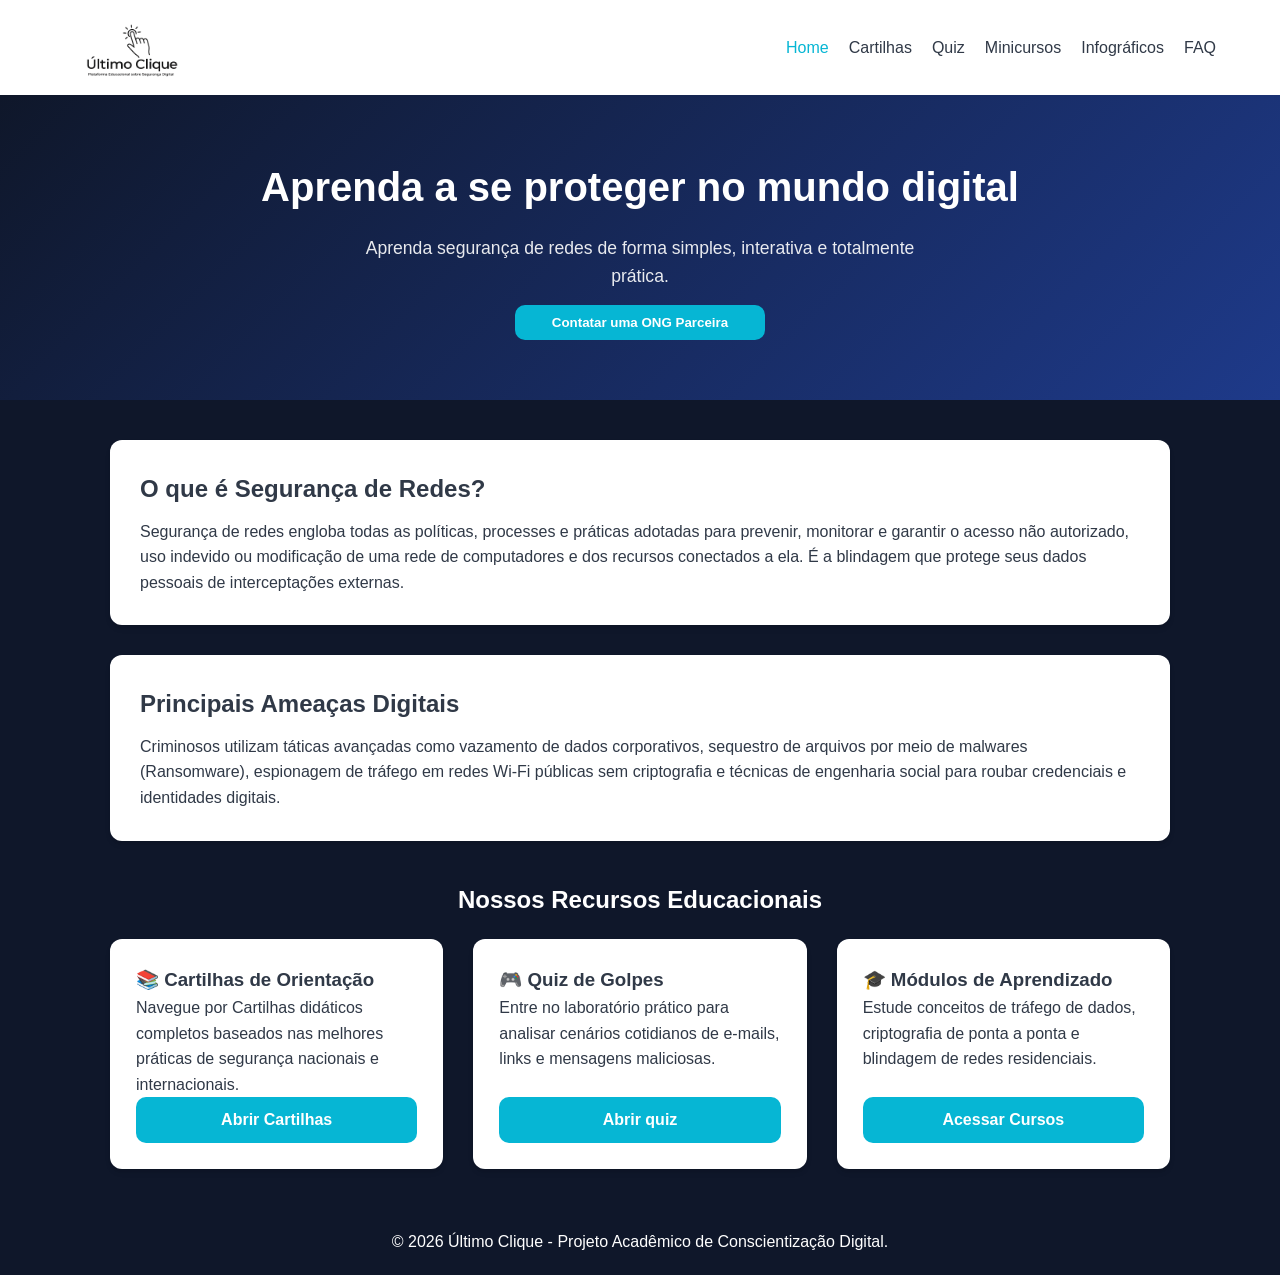
==== src/pages/index.html @ b06f98b2 "Publicação inicial do site" ====
<!DOCTYPE html>
<html lang="pt-BR">
<head>
    <meta charset="UTF-8">
    <meta name="viewport" content="width=device-width, initial-scale=1.0">
    <title>Último Clique - Home</title>
    <link rel="stylesheet" href="../css/style.css">
</head>
<body>
    <header>
        <div class="logo">
            <a href="index.html">
                <img src="../assets/img/logo.png" alt="Logotipo Último Clique" class="logo-img">
            </a>
        </div>
        <nav>
            <ul>
                <li><a href="index.html" class="active">Home</a></li>
                <li><a href="cartilhas.html">Cartilhas</a></li>
                <li><a href="quiz.html">Quiz</a></li>
                <li><a href="minicursos.html">Minicursos</a></li>
                <li><a href="infograficos.html">Infográficos</a></li>
                <li><a href="faq.html">FAQ</a></li>
            </ul>
        </nav>
    </header>

    <section class="hero">
        <h1>Aprenda a se proteger no mundo digital</h1>
        <p>Aprenda segurança de redes de forma simples, interativa e totalmente prática.</p>
        <button class="btn" id="btnOng" style="max-width:250px; margin-top:15px;">Contatar uma ONG Parceira</button>
    </section>

    <main class="container">
        <div class="info-section">
            <h2>O que é Segurança de Redes?</h2>
            <p style="margin-top:10px;">Segurança de redes engloba todas as políticas, processes e práticas adotadas para prevenir, monitorar e garantir o acesso não autorizado, uso indevido ou modificação de uma rede de computadores e dos recursos conectados a ela. É a blindagem que protege seus dados pessoais de interceptações externas.</p>
        </div>

        <div class="info-section">
            <h2>Principais Ameaças Digitais</h2>
            <p style="margin-top:10px;">Criminosos utilizam táticas avançadas como vazamento de dados corporativos, sequestro de arquivos por meio de malwares (Ransomware), espionagem de tráfego em redes Wi-Fi públicas sem criptografia e técnicas de engenharia social para roubar credenciais e identidades digitais.</p>
        </div>

        <h2 style="text-align:center; margin: 40px 0 20px 0;" class="titulo">Nossos Recursos Educacionais</h2>
        
        <div class="grid">
            <div class="card">
                <h3>📚 Cartilhas de Orientação</h3>
                <p>Navegue por Cartilhas didáticos completos baseados nas melhores práticas de segurança nacionais e internacionais.</p>
                <a href="cartilhas.html" class="btn">Abrir Cartilhas</a>
            </div>
            
            <div class="card">
                <h3>🎮 Quiz de Golpes</h3>
                <p>Entre no laboratório prático para analisar cenários cotidianos de e-mails, links e mensagens maliciosas.</p>
                <a href="quiz.html" class="btn">Abrir quiz</a>
            </div>
            
            <div class="card">
                <h3>🎓 Módulos de Aprendizado</h3>
                <p>Estude conceitos de tráfego de dados, criptografia de ponta a ponta e blindagem de redes residenciais.</p>
                <a href="minicursos.html" class="btn">Acessar Cursos</a>
            </div>
        </div>
    </main>

    <div class="modal" id="ongModal">
        <div class="modal-content">
            <h3>Suporte Specialized</h3>
            <p style="margin:15px 0;">Caso precise reportar alguma infração cibernética ou precise de suporte, entre em contato através do e-mail de apoio institucional de nossa organização parceira:</p>
            <p style="font-weight:bold; color:var(--accent-color); font-size: 1.1rem;">ajuda@ongparceira.org</p>
            <button class="btn" id="closeOng" style="max-width:150px; margin-top:15px;">Fechar</button>
        </div>
    </div>

    <footer>
        <p>&copy; 2026 Último Clique - Projeto Acadêmico de Conscientização Digital.</p>
    </footer>

    <script src="../js/script.js"></script>
</body>
</html>
---- src/css/style.css ----
/* --- CONFIGURAÇÕES GERAIS --- */
* {
    margin: 0;
    padding: 0;
    box-sizing: border-box;
    font-family: 'Segoe UI', Tahoma, Geneva, Verdana, sans-serif;
}

:root {
    --primary-color: #0f172a;   /* Azul Marinho Confiança */
    --accent-color: #06b6d4;     /* Destaques e Links */
    --accent-hover: #1d4ed8;
    --success-color: #10b981;    /* Verde Segurança */
    --bg-light: #0f172a;         /* Branco/Cinza Claro Limpeza */
    --text-dark: #303947;
    --title: white;
    --subtitle: #b3c2d8;
    --danger-color: #ef4444;
    --card-shadow: 0 4px 6px -1px rgba(0, 0, 0, 0.1), 0 2px 4px -1px rgba(0, 0, 0, 0.06);
}

body {
    background-color: var(--bg-light);
    color: var(--text-dark);
    line-height: 1.6;
    display: flex;
    flex-direction: column;
    min-height: 100vh;
}

/* --- CABEÇALHO --- */
header {
    background-color: white;
    padding: 0 5%;              
    height: 95px;               /* Deixa o header fixo numa altura bonita */
    display: flex;
    justify-content: space-between;
    align-items: center;
    box-shadow: 0 2px 4px rgba(0,0,0,0.05);
    position: sticky;
    top: 0;
    z-index: 100;
}

.logo {
    display: flex;
    align-items: center;
    justify-content: center;
    width: 150px;               /* Cria uma "caixa" com largura fixa para a logo */
    height: 90px;               /* Mesma altura do header */
    overflow: visible;          /* Permite que o desenho da logo se espalhe além do corte invisível */
}

.logo a {
    text-decoration: none;
    display: flex;
    align-items: center;
    justify-content: center;
    width: 100%;
    height: 100%;
}

.logo img {
    height: 160px;              /* Mantém o tamanho grande que sua professora pediu */
    width: auto;
    object-fit: contain;
    display: block;
    margin-left: -15px;         /* Remove o excesso invisível do lado esquerdo */
    
    /* ADICIONE ESTA LINHA PARA CENTRALIZAR VERTICALMENTE: */
    margin-top: 20px;           /* Empurra a logo um pouco para baixo. Ajuste esse valor se precisar de mais ou menos */
}

nav ul {
    display: flex;
    list-style: none;
    gap: 20px;
}

nav a {
    text-decoration: none;
    color: var(--text-dark);
    font-weight: 500;
    transition: color 0.3s;
}

nav a:hover, nav a.active {
    color: var(--accent-color);
}

/* --- HERO BANNER --- */
.hero {
    background: linear-gradient(135deg, #0f172a 0%, #1e3a8a 100%);
    color:var(--title);
    padding: 60px 5%;
    text-align: center;
}

.hero h1 { font-size: 2.5rem; margin-bottom: 15px; color: var(--title);}
.hero p { font-size: 1.1rem; max-width: 600px; margin: 0 auto; opacity: 0.9; color: var(--title);}

/* --- CONTEXTO HOME --- */
.info-section {
    background: white;
    padding: 30px;
    border-radius: 12px;
    box-shadow: var(--card-shadow);
    margin-bottom: 30px;
}

/* --- CONTAINER E CARDS --- */
.container {
    max-width: 1100px;
    margin: 40px auto;
    padding: 0 20px;
    flex: 1;
    width: 100%;
}

.grid {
    display: grid;
    grid-template-columns: repeat(auto-fit, minmax(300px, 1fr));
    gap: 30px;
}

.card {
    background: white;
    border-radius: 12px;
    padding: 25px;
    box-shadow: var(--card-shadow);
    display: flex;
    flex-direction: column;
    justify-content: space-between;
    transition: transform 0.2s, border-color 0.3s;
}

.card h2 {
    font-size: 1.3rem;
    color: var(--primary-color);
    margin-bottom: 10px;
}

.card:hover {
    transform: translateY(-2px);
}

.card.concluido {
    border-left: 6px solid var(--success-color);
    background-color: #f0fdf4;
}

/* --- CONTÊNDOR DE VÍDEO (MINICURSOS) --- */
.video-wrapper {
    position: relative;
    padding-bottom: 56.25%; /* Proporção 16:9 */
    height: 0;
    overflow: hidden;
    border-radius: 8px;
    background: #000;
    margin-bottom: 15px;
}

.video-wrapper iframe {
    position: absolute;
    top: 0;
    left: 0;
    width: 100%;
    height: 100%;
    border: 0;
}

/* --- BOTÕES --- */
.btn {
    background-color: var(--accent-color);
    color: white;
    padding: 10px 20px;
    border: none;
    border-radius: 6px;
    font-weight: 600;
    cursor: pointer;
    text-align: center;
    text-decoration: none;
    transition: background 0.2s;
    display: inline-block;
    width: 100%;
    margin-top: auto; /* Garante alinhamento do botão no fim do card */
}

.btn:hover { background-color: var(--accent-hover); }
.btn-secondary { background-color: #cbd5e1; color: #1e293b; }
.btn-secondary:hover { background-color: #b4f4d2; }

.btn-check.feito {
    background-color: var(--success-color);
}

/* --- CONTEÚDO EXPANSÍVEL DOS MINICURSOS --- */
.curso-conteudo {
    margin-top: 15px;
    padding-top: 15px;
    border-top: 1px dashed #e2e8f0;
    display: none;
}

.curso-conteudo.ativo {
    display: block;
}

/* --- BARRA DE PROGRESSO --- */
.progress-container {
    background: #e2e8f0;
    border-radius: 10px;
    height: 16px;
    width: 100%;
    margin-bottom: 25px;
    overflow: hidden;
}

.progress-bar {
    background: linear-gradient(90deg, #10b981 0%, #059669 100%);
    width: 0%;
    height: 100%;
    transition: width 0.5s ease-in-out;
}

/* --- SIMULADOR DE GOLPES (QUIZ) --- */
.quiz-box {
    background: white;
    padding: 30px;
    border-radius: 12px;
    box-shadow: var(--card-shadow);
}

.options-container {
    margin: 20px 0;
    display: flex;
    flex-direction: column;
    gap: 10px;
}

.option-btn {
    padding: 15px;
    border: 2px solid #e2e8f0;
    border-radius: 8px;
    background: white;
    cursor: pointer;
    text-align: left;
    font-size: 1rem;
    transition: all 0.2s;
}

.option-btn:hover { border-color: var(--accent-color); background: #f8fafc; }
.correct { background-color: #d1fae5 !important; border-color: var(--success-color) !important; color: #065f46; }
.wrong { background-color: #fee2e2 !important; border-color: var(--danger-color) !important; color: #991b1b; }

/* --- EXIBIÇÃO DE INFOGRÁFICOS --- */
.infografico-wrapper {
    width: 100%;
    height: 350px;
    overflow-y: auto;
    border: 1px solid #e2e8f0;
    border-radius: 8px;
    margin-bottom: 15px;
    background-color: #f1f5f9;
}

.infografico-wrapper img {
    width: 100%;
    height: auto;
    display: block;
}

/* --- FAQ ACCORDION --- */
.faq-item {
    background: white;
    margin-bottom: 15px;
    border-radius: 8px;
    box-shadow: var(--card-shadow);
    overflow: hidden;
}

.faq-question {
    padding: 20px;
    font-weight: 600;
    cursor: pointer;
    background: #f1f5f9;
    display: flex;
    justify-content: space-between;
}

.faq-answer {
    padding: 0 20px;
    max-height: 0;
    overflow: hidden;
    transition: max-height 0.3s ease, padding 0.3s ease;
}

/* --- ARTIGO DETALHADO --- */
.artigo {
    background: white;
    padding: 40px;
    border-radius: 12px;
    box-shadow: var(--card-shadow);
}
.artigo h2 { margin: 25px 0 10px 0; color: var(--primary-color); }
.artigo p { margin-bottom: 15px; color: #475569; }
.artigo ul, .artigo ol { margin-left: 20px; margin-bottom: 15px; color: #475569; }

/* --- MODAL --- */
.modal {
    display: none;
    position: fixed;
    top: 0; left: 0; width: 100%; height: 100%;
    background: rgba(0,0,0,0.5);
    justify-content: center; align-items: center;
    z-index: 1000;
}
.modal-content { background: white; padding: 30px; border-radius: 12px; max-width: 500px; text-align: center; }

/* --- RODAPÉ --- */
footer {
    background-color: var(--primary-color);
    color: white;
    padding: 20px;
    text-align: center;
    margin-top: auto;
}

.titulo {
    color: #ffffff;
}
/* Responsividade mobile */
html { scroll-behavior: smooth; overflow-x: hidden; }
body { overflow-x: hidden; }
img, video, iframe { max-width: 100%; }
.card { border: 1px solid rgba(255,255,255,.08); }
.btn { border-radius: 10px; }
@media (max-width: 900px) {
  header { height: auto; min-height: 88px; padding: 8px 4%; gap: 8px 18px; flex-wrap: wrap; }
  .logo { width: 125px; height: 72px; flex: 0 0 auto; }
  .logo img { max-height: 118px; width: auto; margin-left: -10px; margin-top: 12px; }
  nav { flex: 1 1 520px; }
  nav ul { justify-content: flex-end; flex-wrap: wrap; gap: 6px 14px; }
  nav a { display: block; padding: 7px 2px; }
  .grid { grid-template-columns: repeat(auto-fit,minmax(min(260px,100%),1fr)); }
}
@media (max-width: 680px) {
  header { position: relative; flex-direction: column; padding: 8px 14px 12px; }
  .logo { width: 112px; height: 64px; }
  .logo img { max-height: 104px; margin: 10px 0 0; }
  nav { width: 100%; flex: none; overflow-x: auto; scrollbar-width: thin; -webkit-overflow-scrolling: touch; }
  nav ul { width: max-content; min-width: 100%; justify-content: flex-start; flex-wrap: nowrap; gap: 6px; padding: 2px 2px 7px; }
  nav li { flex: 0 0 auto; }
  nav a { padding: 8px 10px; border-radius: 8px; white-space: nowrap; }
  nav a:hover, nav a.active { background: rgba(6,182,212,.1); }
  .hero { padding: 42px 18px; }
  .hero h1 { font-size: clamp(1.65rem,8vw,2.05rem); line-height: 1.2; }
  .hero p { font-size: 1rem; }
  .container { width: 100%; margin: 24px auto; padding: 0 15px; }
  .grid { grid-template-columns: 1fr; gap: 18px; }
  .card, .artigo, .quiz-box, .info-section, .modal-content { padding: 20px; }
  .info-section { margin: 20px 15px; }
  .infografico-wrapper { height: auto; min-height: 220px; }
  .infografico-wrapper img { width: 100%; height: auto; max-height: 440px; object-fit: contain; }
  .btn, .option-btn { min-height: 44px; }
  footer { padding: 20px 15px; text-align: center; }
}
@media (max-width: 380px) {
  .container { padding: 0 12px; }
  .hero { padding: 34px 14px; }
  .card, .artigo, .quiz-box, .info-section, .modal-content { padding: 16px; }
  .card h2, .card h3 { overflow-wrap: anywhere; }
}
@media (prefers-reduced-motion: reduce) {
  html { scroll-behavior: auto; }
  *, *::before, *::after { animation-duration: .01ms !important; animation-iteration-count: 1 !important; transition-duration: .01ms !important; }
}
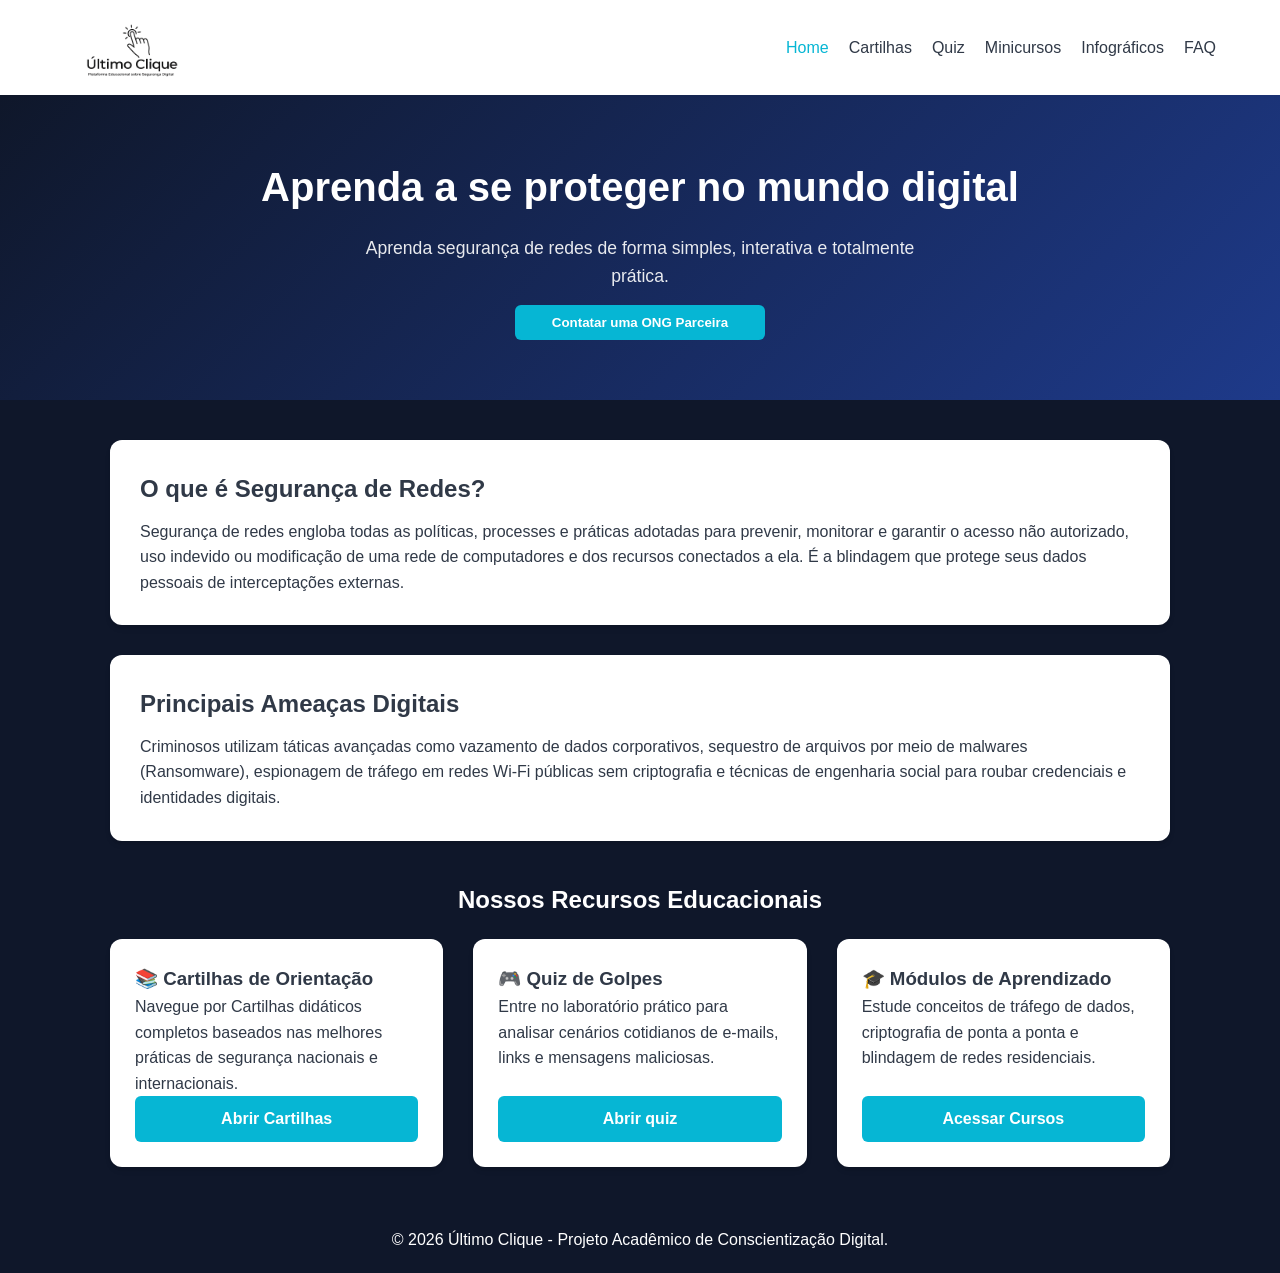
==== commit 814c7435: "Responsividade mobile" ====
--- a/src/pages/index.html
+++ b/src/pages/index.html
@@ -13,7 +13,10 @@
                 <img src="../assets/img/logo.png" alt="Logotipo Último Clique" class="logo-img">
             </a>
         </div>
-        <nav>
+        <button class="menu-toggle" type="button" aria-label="Abrir menu" aria-expanded="false" aria-controls="menu-principal">
+            <span></span><span></span><span></span>
+        </button>
+        <nav id="menu-principal">
             <ul>
                 <li><a href="index.html" class="active">Home</a></li>
                 <li><a href="cartilhas.html">Cartilhas</a></li>
--- a/src/css/style.css
+++ b/src/css/style.css
@@ -329,49 +329,366 @@
 .titulo {
     color: #ffffff;
 }
-/* Responsividade mobile */
-html { scroll-behavior: smooth; overflow-x: hidden; }
-body { overflow-x: hidden; }
-img, video, iframe { max-width: 100%; }
-.card { border: 1px solid rgba(255,255,255,.08); }
-.btn { border-radius: 10px; }
-@media (max-width: 900px) {
-  header { height: auto; min-height: 88px; padding: 8px 4%; gap: 8px 18px; flex-wrap: wrap; }
-  .logo { width: 125px; height: 72px; flex: 0 0 auto; }
-  .logo img { max-height: 118px; width: auto; margin-left: -10px; margin-top: 12px; }
-  nav { flex: 1 1 520px; }
-  nav ul { justify-content: flex-end; flex-wrap: wrap; gap: 6px 14px; }
-  nav a { display: block; padding: 7px 2px; }
-  .grid { grid-template-columns: repeat(auto-fit,minmax(min(260px,100%),1fr)); }
-}
-@media (max-width: 680px) {
-  header { position: relative; flex-direction: column; padding: 8px 14px 12px; }
-  .logo { width: 112px; height: 64px; }
-  .logo img { max-height: 104px; margin: 10px 0 0; }
-  nav { width: 100%; flex: none; overflow-x: auto; scrollbar-width: thin; -webkit-overflow-scrolling: touch; }
-  nav ul { width: max-content; min-width: 100%; justify-content: flex-start; flex-wrap: nowrap; gap: 6px; padding: 2px 2px 7px; }
-  nav li { flex: 0 0 auto; }
-  nav a { padding: 8px 10px; border-radius: 8px; white-space: nowrap; }
-  nav a:hover, nav a.active { background: rgba(6,182,212,.1); }
-  .hero { padding: 42px 18px; }
-  .hero h1 { font-size: clamp(1.65rem,8vw,2.05rem); line-height: 1.2; }
-  .hero p { font-size: 1rem; }
-  .container { width: 100%; margin: 24px auto; padding: 0 15px; }
-  .grid { grid-template-columns: 1fr; gap: 18px; }
-  .card, .artigo, .quiz-box, .info-section, .modal-content { padding: 20px; }
-  .info-section { margin: 20px 15px; }
-  .infografico-wrapper { height: auto; min-height: 220px; }
-  .infografico-wrapper img { width: 100%; height: auto; max-height: 440px; object-fit: contain; }
-  .btn, .option-btn { min-height: 44px; }
-  footer { padding: 20px 15px; text-align: center; }
-}
-@media (max-width: 380px) {
-  .container { padding: 0 12px; }
-  .hero { padding: 34px 14px; }
-  .card, .artigo, .quiz-box, .info-section, .modal-content { padding: 16px; }
-  .card h2, .card h3 { overflow-wrap: anywhere; }
-}
+/* ==========================================================
+   RESPONSIVIDADE COMPLETA: desktop, tablet e celular
+   ========================================================== */
+html {
+    overflow-x: hidden;
+    scroll-behavior: smooth;
+}
+
+body {
+    width: 100%;
+    overflow-x: hidden;
+}
+
+img,
+svg,
+video,
+canvas,
+iframe {
+    max-width: 100%;
+}
+
+button,
+a,
+input,
+textarea,
+select {
+    -webkit-tap-highlight-color: transparent;
+}
+
+.menu-toggle {
+    display: none;
+    width: 46px;
+    height: 46px;
+    padding: 10px;
+    border: 0;
+    border-radius: 10px;
+    background: #eef6f8;
+    cursor: pointer;
+    align-items: center;
+    justify-content: center;
+    flex-direction: column;
+    gap: 5px;
+}
+
+.menu-toggle span {
+    display: block;
+    width: 23px;
+    height: 2px;
+    border-radius: 2px;
+    background: var(--primary-color);
+    transition: transform .2s ease, opacity .2s ease;
+}
+
+.menu-toggle.aberto span:nth-child(1) { transform: translateY(7px) rotate(45deg); }
+.menu-toggle.aberto span:nth-child(2) { opacity: 0; }
+.menu-toggle.aberto span:nth-child(3) { transform: translateY(-7px) rotate(-45deg); }
+
+.card,
+.quiz-box,
+.artigo,
+.info-section,
+.modal-content,
+.faq-item {
+    max-width: 100%;
+}
+
+.card h2,
+.card h3,
+.artigo h1,
+.artigo h2,
+.titulo,
+p,
+li,
+a,
+button {
+    overflow-wrap: anywhere;
+}
+
+@media (max-width: 980px) {
+    header {
+        height: auto;
+        min-height: 86px;
+        padding: 8px 4%;
+        gap: 12px;
+        flex-wrap: wrap;
+    }
+
+    .logo {
+        width: 125px;
+        height: 70px;
+        flex: 0 0 auto;
+    }
+
+    .logo img {
+        width: auto;
+        height: 118px;
+        max-height: 118px;
+        margin: 12px 0 0 -10px;
+    }
+
+    nav {
+        flex: 1 1 560px;
+    }
+
+    nav ul {
+        justify-content: flex-end;
+        flex-wrap: wrap;
+        gap: 6px 14px;
+    }
+
+    nav a {
+        display: block;
+        padding: 7px 2px;
+    }
+
+    .container {
+        width: min(100% - 32px, 1200px);
+    }
+
+    .grid {
+        grid-template-columns: repeat(auto-fit, minmax(min(270px, 100%), 1fr));
+    }
+}
+
+@media (max-width: 720px) {
+    header {
+        position: sticky;
+        top: 0;
+        display: grid;
+        grid-template-columns: 1fr auto;
+        padding: 7px 14px;
+        min-height: 76px;
+    }
+
+    .logo {
+        width: 108px;
+        height: 62px;
+        justify-self: start;
+    }
+
+    .logo img {
+        height: 100px;
+        max-height: 100px;
+        margin: 10px 0 0 -8px;
+    }
+
+    .menu-toggle {
+        display: flex;
+        justify-self: end;
+        align-self: center;
+    }
+
+    header nav {
+        display: none;
+        grid-column: 1 / -1;
+        width: 100%;
+        padding: 4px 0 8px;
+    }
+
+    header nav.aberto {
+        display: block;
+    }
+
+    nav ul {
+        width: 100%;
+        display: grid;
+        grid-template-columns: 1fr 1fr;
+        gap: 7px;
+    }
+
+    nav li {
+        width: 100%;
+    }
+
+    nav a {
+        width: 100%;
+        min-height: 43px;
+        padding: 10px 8px;
+        display: flex;
+        align-items: center;
+        justify-content: center;
+        text-align: center;
+        border: 1px solid #dbe6ea;
+        border-radius: 9px;
+        background: #f8fbfc;
+    }
+
+    nav a:hover,
+    nav a.active {
+        background: rgba(6, 182, 212, .12);
+        border-color: var(--accent-color);
+    }
+
+    .hero {
+        padding: 42px 16px;
+    }
+
+    .hero h1 {
+        font-size: clamp(1.75rem, 7.5vw, 2.2rem);
+        line-height: 1.18;
+    }
+
+    .hero p {
+        font-size: 1rem;
+    }
+
+    .container {
+        width: 100%;
+        margin: 24px auto;
+        padding: 0 15px;
+    }
+
+    .grid {
+        grid-template-columns: 1fr;
+        gap: 18px;
+    }
+
+    .card {
+        padding: 20px;
+    }
+
+    .card:hover {
+        transform: none;
+    }
+
+    .info-section {
+        margin: 20px 15px;
+        padding: 20px;
+    }
+
+    .artigo,
+    .quiz-box {
+        padding: 20px;
+        border-radius: 10px;
+    }
+
+    .artigo h1 {
+        font-size: 1.65rem;
+        line-height: 1.25;
+    }
+
+    .artigo h2 {
+        font-size: 1.3rem;
+        line-height: 1.3;
+    }
+
+    .artigo ul,
+    .artigo ol {
+        margin-left: 18px;
+    }
+
+    .options-container {
+        gap: 10px;
+    }
+
+    .option-btn {
+        min-height: 48px;
+        padding: 13px;
+        line-height: 1.35;
+    }
+
+    .btn {
+        min-height: 46px;
+        padding: 12px 16px;
+    }
+
+    .artigo .btn[style],
+    .modal-content .btn[style] {
+        max-width: 100% !important;
+    }
+
+    .video-wrapper {
+        border-radius: 7px;
+    }
+
+    .infografico-wrapper {
+        height: min(68vh, 520px);
+        min-height: 280px;
+        overflow: auto;
+        -webkit-overflow-scrolling: touch;
+    }
+
+    .infografico-wrapper img {
+        width: 100%;
+        min-width: 0;
+        height: auto;
+    }
+
+    .faq-question {
+        padding: 17px 16px;
+        gap: 12px;
+        line-height: 1.35;
+    }
+
+    .modal {
+        padding: 16px;
+    }
+
+    .modal-content {
+        width: 100%;
+        max-height: calc(100vh - 32px);
+        overflow-y: auto;
+        padding: 22px 18px;
+    }
+
+    footer {
+        padding: 20px 15px;
+        font-size: .92rem;
+    }
+}
+
+@media (max-width: 420px) {
+    nav ul {
+        grid-template-columns: 1fr;
+    }
+
+    .hero {
+        padding: 34px 14px;
+    }
+
+    .hero h1 {
+        font-size: 1.65rem;
+    }
+
+    .container {
+        padding: 0 12px;
+        margin: 20px auto;
+    }
+
+    .card,
+    .artigo,
+    .quiz-box,
+    .info-section {
+        padding: 16px;
+    }
+
+    .info-section {
+        margin-inline: 12px;
+    }
+
+    .titulo {
+        font-size: 1.45rem;
+        line-height: 1.25;
+    }
+
+    .progress-container {
+        height: 18px;
+    }
+
+    .infografico-wrapper {
+        height: 62vh;
+        min-height: 240px;
+    }
+}
+
 @media (prefers-reduced-motion: reduce) {
-  html { scroll-behavior: auto; }
-  *, *::before, *::after { animation-duration: .01ms !important; animation-iteration-count: 1 !important; transition-duration: .01ms !important; }
-}
+    html { scroll-behavior: auto; }
+    *, *::before, *::after {
+        animation-duration: .01ms !important;
+        animation-iteration-count: 1 !important;
+        transition-duration: .01ms !important;
+    }
+}
